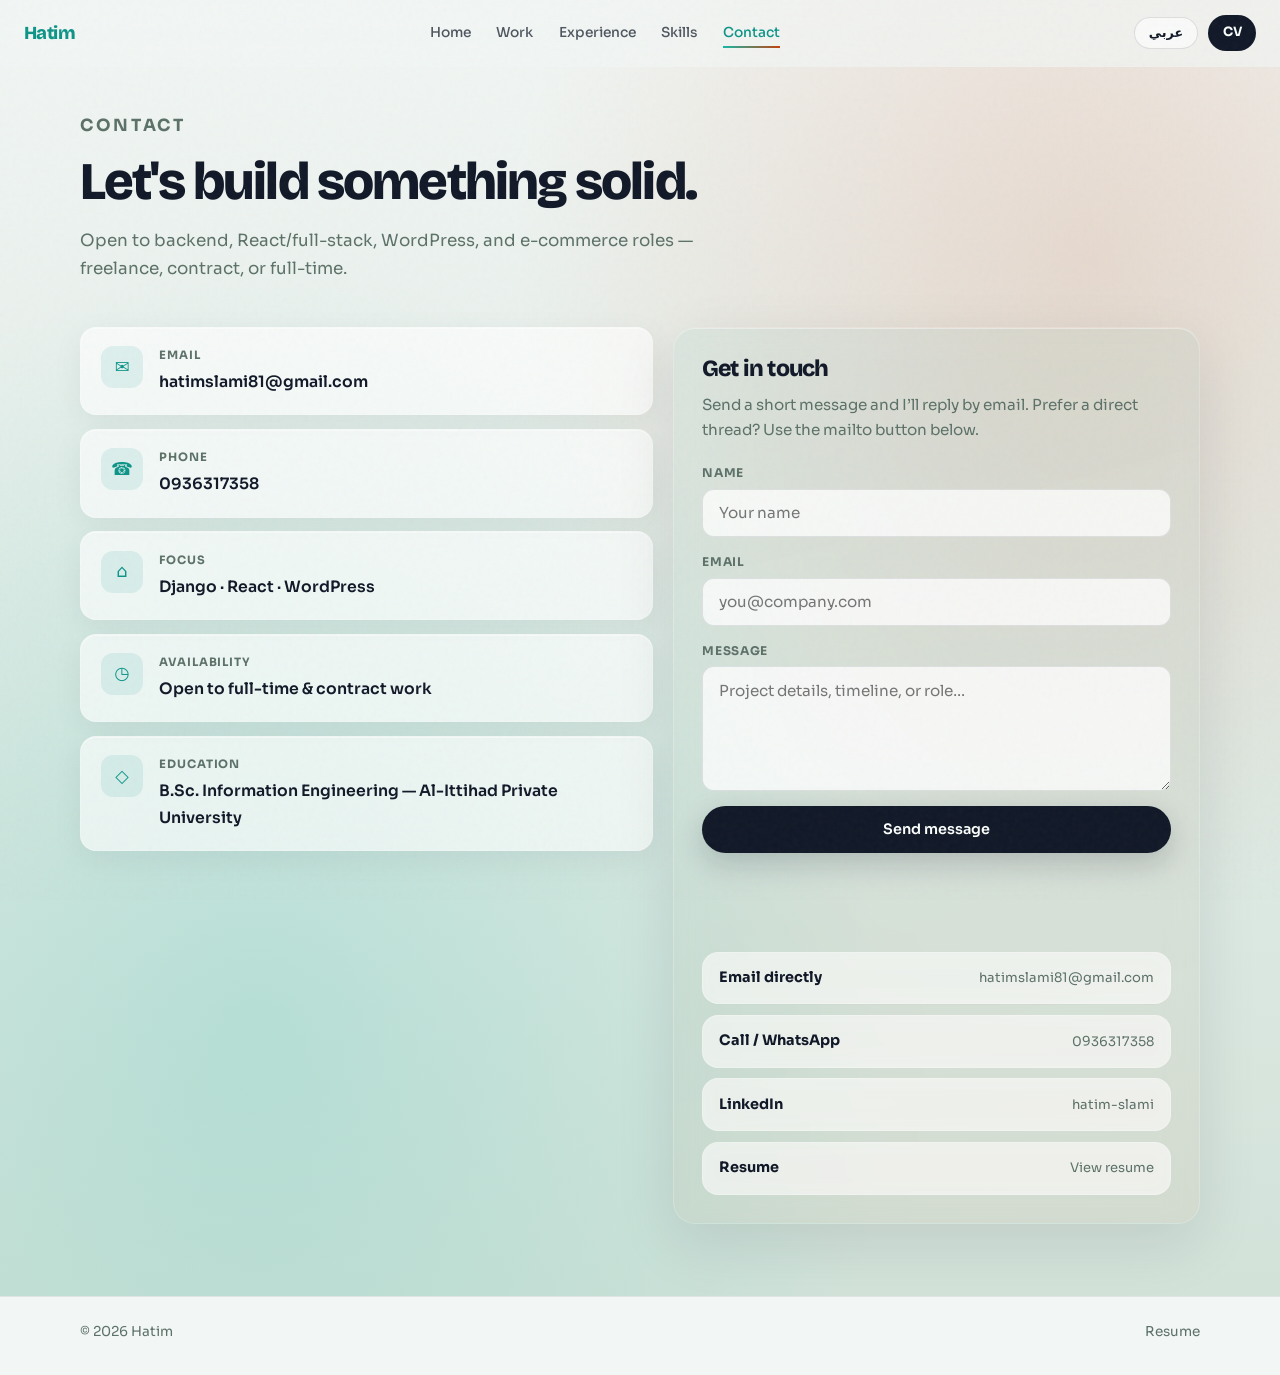
==== contact.html @ 48b0f2b5 "Initial commit: Hatim Slami static developer portfolio. Co-authored-by: Cursor <cursoragent@cursor.c" ====
﻿<!DOCTYPE html>
<html lang="en">
<head>
  <meta charset="UTF-8">
  <meta name="viewport" content="width=device-width, initial-scale=1.0">
  <meta name="description" content="Contact Hatim — Python/Django & Full-Stack developer available for backend, WordPress, and e-commerce work.">
  <title>Contact | Hatim</title>
  <link rel="preconnect" href="https://fonts.googleapis.com">
  <link rel="preconnect" href="https://fonts.gstatic.com" crossorigin>
  <link href="https://fonts.googleapis.com/css2?family=Bricolage+Grotesque:opsz,wght@12..96,500;12..96,700;12..96,800&family=Sora:wght@400;500;600;700&family=IBM+Plex+Sans+Arabic:wght@400;500;600;700&display=swap" rel="stylesheet">
  <link rel="stylesheet" href="css/styles.css">
</head>
<body data-page="contact">
  <div class="cursor-glow" id="cursorGlow" aria-hidden="true"></div>
  <div class="noise" aria-hidden="true"></div>

  <header class="site-header" id="header">
    <a class="logo" href="index.html"><span>Hatim</span></a>
    <nav class="nav" id="nav">
      <a href="index.html" data-nav="home" data-i18n="nav.home">Home</a>
      <a href="work.html" data-nav="work" data-i18n="nav.work">Work</a>
      <a href="experience.html" data-nav="experience" data-i18n="nav.experience">Experience</a>
      <a href="skills.html" data-nav="skills" data-i18n="nav.skills">Skills</a>
      <a href="contact.html" data-nav="contact" data-i18n="nav.contact">Contact</a>
    </nav>
    <div class="header-actions">
      <button class="lang-toggle" type="button" data-i18n-aria="nav.langAria">عربي</button>
      <a class="header-cta" href="resume.html" data-i18n="nav.cv">CV</a>
      <button class="nav-toggle" id="navToggle" data-i18n-aria="nav.menu" aria-label="Menu">
        <span></span><span></span>
      </button>
    </div>
  </header>

  <main class="page-shell contact">
    <div class="contact-bg" aria-hidden="true"></div>
    <div class="container">
      <header class="page-hero">
        <p class="eyebrow reveal-blur" data-i18n="contact.eyebrow">Contact</p>
        <h1 class="split-text" data-split="section" data-i18n="contact.title">Let's build something solid.</h1>
        <p class="reveal-blur" data-i18n="contact.lead">Open to backend, full-stack, WordPress, and e-commerce roles — freelance, contract, or full-time.</p>
      </header>

      <div class="contact-layout">
        <div class="contact-details reveal-blur">
          <div class="contact-detail-card">
            <div class="contact-detail-icon" aria-hidden="true">✉</div>
            <div>
              <small data-i18n="contact.emailLabel">Email</small>
              <a href="mailto:hatimslami81@gmail.com">hatimslami81@gmail.com</a>
            </div>
          </div>
          <div class="contact-detail-card">
            <div class="contact-detail-icon" aria-hidden="true">☎</div>
            <div>
              <small data-i18n="contact.phoneLabel">Phone</small>
              <a href="tel:+963936317358">0936317358</a>
            </div>
          </div>
          <div class="contact-detail-card">
            <div class="contact-detail-icon" aria-hidden="true">⌂</div>
            <div>
              <small data-i18n="contact.focusLabel">Focus</small>
              <strong>Django · React · WordPress</strong>
            </div>
          </div>
          <div class="contact-detail-card">
            <div class="contact-detail-icon" aria-hidden="true">◷</div>
            <div>
              <small data-i18n="contact.availLabel">Availability</small>
              <strong data-i18n="contact.availValue">Open to full-time &amp; contract work</strong>
            </div>
          </div>
          <div class="contact-detail-card">
            <div class="contact-detail-icon" aria-hidden="true">◇</div>
            <div>
              <small data-i18n="contact.eduLabel">Education</small>
              <strong data-i18n="contact.eduValue">B.Sc. Information Engineering — Al-Ittihad Private University</strong>
            </div>
          </div>
        </div>

        <aside class="contact-panel reveal-blur">
          <h2 data-i18n="contact.panelTitle">Get in touch</h2>
          <p data-i18n="contact.panelBody">Send a short message and I’ll reply by email. Prefer a direct thread? Use the mailto button below.</p>

          <form class="contact-form" id="contactForm" novalidate>
            <div class="form-field">
              <label for="name" data-i18n="contact.labelName">Name</label>
              <input id="name" name="name" type="text" autocomplete="name" required data-i18n-placeholder="contact.phName" placeholder="Your name">
            </div>
            <div class="form-field">
              <label for="email" data-i18n="contact.labelEmail">Email</label>
              <input id="email" name="email" type="email" autocomplete="email" required data-i18n-placeholder="contact.phEmail" placeholder="you@company.com">
            </div>
            <div class="form-field">
              <label for="message" data-i18n="contact.labelMessage">Message</label>
              <textarea id="message" name="message" rows="5" required data-i18n-placeholder="contact.phMessage" placeholder="Project details, timeline, or role…"></textarea>
            </div>
            <button class="btn btn-primary magnetic" type="submit" data-i18n="contact.send"><span>Send message</span></button>
            <p class="form-status" id="formStatus" role="status" aria-live="polite"></p>
          </form>

          <div class="contact-links">
            <a class="contact-link-btn" href="mailto:hatimslami81@gmail.com?subject=Hello%20Hatim">
              <strong data-i18n="contact.emailDirect">Email directly</strong>
              <span>hatimslami81@gmail.com</span>
            </a>
            <a class="contact-link-btn" href="tel:+963936317358">
              <strong data-i18n="contact.phoneDirect">Call / WhatsApp</strong>
              <span>0936317358</span>
            </a>
            <a class="contact-link-btn" href="https://www.linkedin.com/in/hatim-slami" target="_blank" rel="noopener" id="social-linkedin">
              <strong>LinkedIn</strong>
              <span>hatim-slami</span>
            </a>
            <a class="contact-link-btn" href="resume.html"><strong data-i18n="contact.resume">Resume</strong><span data-i18n="contact.resumeSub">View resume</span></a>
          </div>
        </aside>
      </div>
    </div>
  </main>

  <footer class="site-footer">
    <div class="container footer-inner">
      <span>© <span id="year"></span> Hatim</span>
      <a href="resume.html" data-i18n="footer.resume">Resume (PDF)</a>
    </div>
  </footer>

  <script src="js/i18n.js"></script>
  <script src="js/main.js"></script>
</body>
</html>
---- css/styles.css ----
:root {
  --ink: #111827;
  --ink-soft: #1f2937;
  --muted: #5c7168;
  --paper: #f2f6f4;
  --paper-2: #e5ede8;
  --teal: #0d9488;
  --teal-bright: #14b8a6;
  --mint: #5eead4;
  --copper: #c2410c;
  --copper-bright: #ea580c;
  --white: #fbfffd;
  --ease: cubic-bezier(0.16, 1, 0.3, 1);
  --ease-spring: cubic-bezier(0.34, 1.45, 0.64, 1);
  --font-display: "Bricolage Grotesque", system-ui, sans-serif;
  --font-body: "Sora", system-ui, sans-serif;
  --spotlight: rgba(13, 148, 136, 0.18);
  --glow-teal: rgba(20, 184, 166, 0.45);
  --glow-copper: rgba(194, 65, 12, 0.4);
  --glass: rgba(255, 255, 255, 0.62);
  --glass-border: rgba(17, 24, 39, 0.08);
  --glass-blur: 14px;
  --radius-lg: 22px;
  --radius-md: 16px;
  --shadow-soft: 0 8px 32px rgba(17, 24, 39, 0.06);
  --shadow-elevated: 0 20px 60px rgba(17, 24, 39, 0.1);
}

*, *::before, *::after { box-sizing: border-box; margin: 0; padding: 0; }

html { scroll-behavior: smooth; }

body {
  font-family: var(--font-body);
  color: var(--ink);
  background: var(--paper);
  line-height: 1.65;
  overflow-x: clip;
  -webkit-font-smoothing: antialiased;
}

body.nav-open { overflow: hidden; }

.noise {
  pointer-events: none;
  position: fixed;
  inset: 0;
  z-index: 60;
  opacity: 0.035;
  background-image: url("data:image/svg+xml,%3Csvg viewBox='0 0 200 200' xmlns='http://www.w3.org/2000/svg'%3E%3Cfilter id='n'%3E%3CfeTurbulence type='fractalNoise' baseFrequency='0.9' numOctaves='4' stitchTiles='stitch'/%3E%3C/filter%3E%3Crect width='100%25' height='100%25' filter='url(%23n)'/%3E%3C/svg%3E");
}

.cursor-glow {
  position: fixed;
  width: 360px;
  height: 360px;
  border-radius: 50%;
  pointer-events: none;
  z-index: 1;
  background: radial-gradient(circle, rgba(20, 184, 166, 0.14), rgba(194, 65, 12, 0.06) 45%, transparent 70%);
  transform: translate(-50%, -50%);
  opacity: 0;
  transition: opacity 0.4s ease;
  mix-blend-mode: multiply;
}

.cursor-glow.on { opacity: 1; }

a { color: inherit; text-decoration: none; cursor: pointer; }
ul, ol { list-style: none; }

.container {
  width: min(1120px, calc(100% - 3rem));
  margin-inline: auto;
}

.container.narrow { width: min(720px, calc(100% - 3rem)); }

/* Header */
.site-header {
  position: fixed;
  inset: 0 0 auto;
  z-index: 50;
  display: flex;
  align-items: center;
  justify-content: space-between;
  gap: 1rem;
  padding: 0.95rem 1.5rem;
  backdrop-filter: blur(var(--glass-blur));
  -webkit-backdrop-filter: blur(var(--glass-blur));
  background: rgba(242, 246, 244, 0.65);
  border-bottom: 1px solid transparent;
  transition: border-color 0.25s ease, background 0.25s ease, padding 0.25s ease, box-shadow 0.25s ease;
}

.site-header.scrolled {
  border-bottom-color: var(--glass-border);
  background: rgba(242, 246, 244, 0.88);
  padding-block: 0.75rem;
  box-shadow: 0 4px 24px rgba(17, 24, 39, 0.06);
}

.logo {
  font-family: var(--font-display);
  font-weight: 800;
  font-size: 1.15rem;
  letter-spacing: -0.03em;
}

.logo span { color: var(--teal); }

.header-actions {
  display: flex;
  align-items: center;
  gap: 0.65rem;
}

.lang-toggle {
  font-family: inherit;
  font-size: 0.8rem;
  font-weight: 700;
  padding: 0.45rem 0.85rem;
  border-radius: 999px;
  border: 1.5px solid rgba(17, 24, 39, 0.12);
  background: rgba(255, 255, 255, 0.55);
  color: var(--ink);
  cursor: pointer;
  backdrop-filter: blur(10px);
  -webkit-backdrop-filter: blur(10px);
  transition: background 0.2s ease, border-color 0.2s ease, color 0.2s ease, transform 0.2s var(--ease);
}

.lang-toggle:hover {
  border-color: var(--teal);
  color: var(--teal);
  transform: translateY(-1px);
}

body.is-ar {
  font-family: "IBM Plex Sans Arabic", var(--font-body);
}

body.is-ar .logo,
body.is-ar .hero-brand,
body.is-ar h1,
body.is-ar h2,
body.is-ar h3,
body.is-ar .section-title,
body.is-ar .page-hero h1,
body.is-ar .work-body h3,
body.is-ar .marquee-track {
  font-family: "IBM Plex Sans Arabic", var(--font-display);
}

html[dir="rtl"] .nav a::after {
  transform-origin: right;
}

html[dir="rtl"] .timeline-item {
  padding: 1.85rem 1.5rem 1.85rem 0;
  transform: translateX(12px);
}

html[dir="rtl"] .timeline-item.visible {
  transform: translateX(0);
}

html[dir="rtl"] .timeline-rail {
  left: auto;
  right: 0;
}

html[dir="rtl"] .timeline-rail::before {
  left: auto;
  right: -5px;
}

html[dir="rtl"] .marquee-track {
  animation-direction: reverse;
}

.nav {
  display: flex;
  gap: 1.6rem;
  font-size: 0.86rem;
  font-weight: 500;
}

.nav a {
  position: relative;
  opacity: 0.72;
  transition: opacity 0.2s ease, color 0.2s ease;
}

.nav a::after {
  content: '';
  position: absolute;
  left: 0;
  bottom: -4px;
  width: 100%;
  height: 2px;
  background: linear-gradient(90deg, var(--teal-bright), var(--copper));
  transform: scaleX(0);
  transform-origin: left;
  transition: transform 0.35s var(--ease);
}

.nav a:hover { opacity: 1; color: var(--teal); }
.nav a:hover::after { transform: scaleX(1); }

.header-cta {
  font-size: 0.8rem;
  font-weight: 700;
  padding: 0.45rem 0.9rem;
  border-radius: 999px;
  background: var(--ink);
  color: var(--white);
  transition: transform 0.25s var(--ease), background 0.2s ease;
}

.header-cta:hover {
  background: var(--teal);
  transform: translateY(-1px);
}

.nav-toggle {
  display: none;
  width: 44px;
  height: 44px;
  border: none;
  background: transparent;
  cursor: pointer;
  flex-direction: column;
  justify-content: center;
  gap: 7px;
}

.nav-toggle span {
  display: block;
  height: 2px;
  width: 22px;
  background: var(--ink);
  transition: transform 0.3s var(--ease);
}

/* Hero */
.hero {
  min-height: 100vh;
  min-height: 100dvh;
  display: grid;
  grid-template-columns: 1.1fr 0.9fr;
  align-items: center;
  gap: 2rem;
  padding: 7.5rem 1.75rem 3.5rem;
  position: relative;
  overflow: hidden;
}

.hero-bg { position: absolute; inset: 0; }

.hero-mesh {
  position: absolute;
  inset: 0;
  background:
    radial-gradient(ellipse 70% 55% at 10% 15%, rgba(20, 184, 166, 0.2), transparent 55%),
    radial-gradient(ellipse 50% 45% at 90% 80%, rgba(194, 65, 12, 0.14), transparent 50%),
    linear-gradient(155deg, #f2f6f4 0%, #e2ebe6 42%, #d0e0d8 100%);
}

/* Soft Aurora / Plasma Wave */
.aurora {
  position: absolute;
  inset: -10% -5%;
  overflow: hidden;
  pointer-events: none;
  isolation: isolate;
}

.aurora-blob {
  position: absolute;
  border-radius: 50%;
  filter: blur(80px);
  mix-blend-mode: multiply;
  will-change: transform, opacity;
}

.aurora-blob-1 {
  width: 55vw;
  height: 55vw;
  max-width: 720px;
  max-height: 720px;
  background: radial-gradient(circle, rgba(20, 184, 166, 0.55) 0%, rgba(13, 148, 136, 0.2) 45%, transparent 70%);
  top: -15%;
  left: -10%;
  animation: aurora-drift-1 18s ease-in-out infinite;
}

.aurora-blob-2 {
  width: 45vw;
  height: 45vw;
  max-width: 580px;
  max-height: 580px;
  background: radial-gradient(circle, rgba(194, 65, 12, 0.4) 0%, rgba(234, 88, 12, 0.15) 40%, transparent 68%);
  top: 20%;
  right: -12%;
  animation: aurora-drift-2 22s ease-in-out infinite;
}

.aurora-blob-3 {
  width: 38vw;
  height: 38vw;
  max-width: 480px;
  max-height: 480px;
  background: radial-gradient(circle, rgba(110, 231, 212, 0.5) 0%, rgba(20, 184, 166, 0.18) 50%, transparent 70%);
  bottom: -5%;
  left: 25%;
  animation: aurora-drift-3 16s ease-in-out infinite;
}

.aurora-blob-4 {
  width: 30vw;
  height: 30vw;
  max-width: 380px;
  max-height: 380px;
  background: radial-gradient(circle, rgba(13, 148, 136, 0.35) 0%, transparent 65%);
  top: 45%;
  left: 50%;
  animation: aurora-drift-4 20s ease-in-out infinite;
}

.aurora-plasma {
  position: absolute;
  inset: 0;
  background:
    radial-gradient(ellipse 40% 30% at 30% 40%, rgba(20, 184, 166, 0.22), transparent 60%),
    radial-gradient(ellipse 35% 40% at 70% 30%, rgba(194, 65, 12, 0.16), transparent 55%),
    radial-gradient(ellipse 50% 35% at 55% 70%, rgba(110, 231, 212, 0.18), transparent 60%);
  filter: blur(40px);
  opacity: 0.85;
  animation: plasma-wave 14s ease-in-out infinite alternate;
  mix-blend-mode: soft-light;
}

@keyframes aurora-drift-1 {
  0%, 100% { transform: translate(0, 0) scale(1) rotate(0deg); opacity: 0.9; }
  33% { transform: translate(8%, 12%) scale(1.12) rotate(8deg); opacity: 1; }
  66% { transform: translate(-4%, 6%) scale(0.95) rotate(-4deg); opacity: 0.75; }
}

@keyframes aurora-drift-2 {
  0%, 100% { transform: translate(0, 0) scale(1) rotate(0deg); }
  40% { transform: translate(-10%, 8%) scale(1.15) rotate(-10deg); }
  70% { transform: translate(6%, -6%) scale(0.9) rotate(6deg); }
}

@keyframes aurora-drift-3 {
  0%, 100% { transform: translate(0, 0) scale(1); opacity: 0.8; }
  50% { transform: translate(12%, -10%) scale(1.2); opacity: 1; }
}

@keyframes aurora-drift-4 {
  0%, 100% { transform: translate(-50%, 0) scale(1) rotate(0deg); }
  50% { transform: translate(-40%, -15%) scale(1.25) rotate(15deg); }
}

@keyframes plasma-wave {
  0% {
    transform: translate(0, 0) scale(1);
    opacity: 0.7;
  }
  50% {
    transform: translate(-3%, 4%) scale(1.08);
    opacity: 0.95;
  }
  100% {
    transform: translate(4%, -2%) scale(1.04);
    opacity: 0.8;
  }
}

.hero-lines {
  position: absolute;
  inset: 0;
  background-image:
    linear-gradient(rgba(17, 24, 39, 0.03) 1px, transparent 1px),
    linear-gradient(90deg, rgba(17, 24, 39, 0.03) 1px, transparent 1px);
  background-size: 64px 64px;
  mask-image: radial-gradient(ellipse 75% 65% at 50% 35%, black, transparent);
  animation: grid-drift 28s linear infinite;
  opacity: 0.7;
}

@keyframes grid-drift {
  from { background-position: 0 0; }
  to { background-position: 64px 64px; }
}

.hero-orb {
  position: absolute;
  border-radius: 50%;
  filter: blur(70px);
  animation: float 12s ease-in-out infinite;
  opacity: 0.55;
}

.hero-orb-1 {
  width: 360px; height: 360px;
  background: rgba(13, 148, 136, 0.28);
  top: 8%; right: 12%;
}

.hero-orb-2 {
  width: 260px; height: 260px;
  background: rgba(194, 65, 12, 0.22);
  bottom: 10%; left: 5%;
  animation-delay: -4s;
}

.hero-orb-3 {
  width: 180px; height: 180px;
  background: rgba(110, 231, 212, 0.26);
  top: 45%; left: 40%;
  animation-delay: -8s;
}

@keyframes float {
  0%, 100% { transform: translate(0, 0) scale(1); }
  50% { transform: translate(20px, -28px) scale(1.08); }
}

.hero-content, .hero-visual { position: relative; z-index: 2; }

.hero-brand {
  font-family: var(--font-display);
  font-size: clamp(3.4rem, 9vw, 6.2rem);
  font-weight: 800;
  line-height: 0.92;
  letter-spacing: -0.045em;
  margin-bottom: 1.35rem;
  display: flex;
  flex-wrap: wrap;
  gap: 0.2em;
}

.hero-brand .word {
  display: inline-block;
  background: linear-gradient(120deg, var(--ink) 25%, var(--teal) 100%);
  -webkit-background-clip: text;
  background-clip: text;
  color: transparent;
}

.hero-brand .word:nth-child(2) {
  background: linear-gradient(120deg, var(--teal) 5%, var(--copper) 95%);
  -webkit-background-clip: text;
  background-clip: text;
}

.hero h1 {
  font-family: var(--font-body);
  font-size: clamp(1.2rem, 2.3vw, 1.55rem);
  font-weight: 600;
  max-width: 18ch;
  line-height: 1.35;
  margin-bottom: 1rem;
}

.hero-lead {
  max-width: 40ch;
  color: var(--muted);
  margin-bottom: 1.75rem;
}

.hero-actions {
  display: flex;
  flex-wrap: wrap;
  gap: 0.75rem;
  margin-bottom: 2.25rem;
}

.hero-stats {
  display: flex;
  gap: 2rem;
  flex-wrap: wrap;
}

.hero-stats div {
  display: flex;
  flex-direction: column;
  gap: 0.15rem;
}

.hero-stats strong {
  font-family: var(--font-display);
  font-size: 2rem;
  font-weight: 800;
  letter-spacing: -0.03em;
  color: var(--teal);
}

.hero-stats span {
  font-size: 0.78rem;
  color: var(--muted);
  font-weight: 500;
}

.btn {
  display: inline-flex;
  align-items: center;
  justify-content: center;
  padding: 0.9rem 1.4rem;
  font-family: inherit;
  font-size: 0.9rem;
  font-weight: 600;
  border-radius: 999px;
  border: 1.5px solid transparent;
  position: relative;
  overflow: hidden;
  transition: transform 0.3s var(--ease-spring), background 0.2s ease, color 0.2s ease, border-color 0.2s ease, box-shadow 0.3s ease;
}

.btn span { position: relative; z-index: 1; }
.btn { cursor: pointer; }

.btn-primary {
  background: var(--ink);
  color: var(--white);
  box-shadow: 0 10px 30px rgba(17, 24, 39, 0.2);
}

.btn-primary:hover {
  background: var(--teal);
  box-shadow: 0 14px 36px rgba(13, 148, 136, 0.3);
}

.btn-ghost {
  background: rgba(255, 255, 255, 0.55);
  border-color: rgba(255, 255, 255, 0.22);
  backdrop-filter: blur(12px);
  -webkit-backdrop-filter: blur(12px);
  box-shadow: 0 2px 8px rgba(17, 24, 39, 0.04), inset 0 1px 0 rgba(255, 255, 255, 0.4);
}

.btn-ghost:hover {
  border-color: var(--teal);
  color: var(--teal);
}

.hero-visual {
  display: grid;
  place-items: center;
  position: relative;
  min-height: 420px;
}

.stack-card {
  position: absolute;
  padding: 0.85rem 1.1rem;
  background: rgba(251, 255, 253, 0.75);
  border: 1px solid rgba(255, 255, 255, 0.25);
  border-radius: var(--radius-md);
  backdrop-filter: blur(16px);
  -webkit-backdrop-filter: blur(16px);
  box-shadow: var(--shadow-elevated), inset 0 1px 0 rgba(255, 255, 255, 0.5);
  z-index: 3;
  animation: card-float 6s ease-in-out infinite;
}

.stack-card .stack-label {
  display: block;
  font-size: 0.7rem;
  text-transform: uppercase;
  letter-spacing: 0.1em;
  color: var(--muted);
  margin-bottom: 0.2rem;
}

.stack-card strong {
  font-size: 0.95rem;
  font-weight: 700;
}

.stack-card-1 {
  top: 8%;
  left: 0;
  animation-delay: 0s;
}

.stack-card-2 {
  bottom: 12%;
  right: 0;
  animation-delay: -2.5s;
}

@keyframes card-float {
  0%, 100% { transform: translateY(0); }
  50% { transform: translateY(-10px); }
}

.code-panel {
  width: min(100%, 420px);
  background: linear-gradient(165deg, #0f1f1c, #0a1412 70%);
  color: #d9ebe1;
  border-radius: 20px;
  overflow: hidden;
  border: 1px solid rgba(255, 255, 255, 0.08);
  box-shadow:
    0 35px 90px rgba(17, 24, 39, 0.28),
    0 0 0 1px rgba(20, 184, 166, 0.08);
  transform: rotate(-2deg);
  transition: transform 0.5s var(--ease), box-shadow 0.5s ease;
}

.hero-visual:hover .code-panel {
  transform: rotate(0deg) scale(1.02);
  box-shadow:
    0 40px 100px rgba(17, 24, 39, 0.32),
    0 0 40px rgba(20, 184, 166, 0.12);
}

.code-top {
  display: flex;
  align-items: center;
  gap: 0.4rem;
  padding: 0.9rem 1rem;
  border-bottom: 1px solid rgba(255, 255, 255, 0.06);
}

.code-top span {
  width: 9px; height: 9px;
  border-radius: 50%;
  background: rgba(255, 255, 255, 0.18);
}

.code-top span:nth-child(1) { background: #e07a5f; }
.code-top span:nth-child(2) { background: #f2cc8f; }
.code-top span:nth-child(3) { background: #81b29a; }

.code-top em {
  margin-left: auto;
  font-style: normal;
  font-size: 0.72rem;
  opacity: 0.45;
}

.code-panel pre {
  padding: 1.25rem 1.35rem 1.5rem;
  font-size: 0.82rem;
  line-height: 1.7;
  overflow: auto;
  font-family: "Cascadia Code", "Fira Code", Consolas, monospace;
}

.code-panel .kw { color: #7dd3c0; }
.code-panel .type { color: #f0c987; }
.code-panel .fn { color: #9ecbff; }

/* Marquee */
.marquee {
  overflow: hidden;
  border-block: 1px solid rgba(17, 24, 39, 0.08);
  background: rgba(13, 148, 136, 0.05);
  padding: 0.95rem 0;
}

.marquee-track {
  display: flex;
  gap: 2.5rem;
  width: max-content;
  animation: marquee 28s linear infinite;
  font-family: var(--font-display);
  font-weight: 700;
  font-size: 1.05rem;
  letter-spacing: -0.02em;
  color: var(--ink-soft);
}

.marquee-track span { white-space: nowrap; opacity: 0.7; }
.marquee-track span::after {
  content: '✦';
  margin-left: 2.5rem;
  color: var(--teal-bright);
  opacity: 0.6;
}

@keyframes marquee {
  from { transform: translateX(0); }
  to { transform: translateX(-50%); }
}

/* Sections */
.section { padding: 6.5rem 0; position: relative; }

.eyebrow {
  font-size: 0.76rem;
  font-weight: 700;
  letter-spacing: 0.16em;
  text-transform: uppercase;
  color: var(--teal);
  margin-bottom: 0.85rem;
}

.section-title,
.about h2,
.contact h2 {
  font-family: var(--font-display);
  font-size: clamp(2.1rem, 4.4vw, 3.3rem);
  line-height: 1.1;
  font-weight: 800;
  letter-spacing: -0.035em;
  margin-bottom: 1.5rem;
}

.about {
  background: linear-gradient(180deg, transparent, rgba(13, 148, 136, 0.05));
}

.about p {
  font-size: 1.08rem;
  color: var(--ink-soft);
}

/* Work — Spotlight + Tilt cards */
.work-list { display: grid; gap: 1.5rem; }

.work-item {
  position: relative;
  border-radius: var(--radius-lg);
  background: var(--glass);
  border: 1px solid var(--glass-border);
  overflow: hidden;
  transform-style: preserve-3d;
  backdrop-filter: blur(var(--glass-blur));
  -webkit-backdrop-filter: blur(var(--glass-blur));
  box-shadow: var(--shadow-soft);
  transition:
    transform 0.35s var(--ease),
    box-shadow 0.35s ease,
    border-color 0.25s ease;
  --spotlight-x: 50%;
  --spotlight-y: 50%;
  --tilt-x: 0deg;
  --tilt-y: 0deg;
}

.spotlight-card .spotlight {
  pointer-events: none;
  position: absolute;
  inset: 0;
  z-index: 1;
  opacity: 0;
  background: radial-gradient(
    420px circle at var(--spotlight-x) var(--spotlight-y),
    var(--spotlight),
    transparent 55%
  );
  transition: opacity 0.35s ease;
}

.spotlight-card:hover .spotlight,
.spotlight-card.is-active .spotlight {
  opacity: 1;
}

.tilt-glow {
  pointer-events: none;
  position: absolute;
  inset: -1px;
  z-index: 0;
  border-radius: inherit;
  opacity: 0;
  background: linear-gradient(
    135deg,
    transparent 20%,
    rgba(20, 184, 166, 0.35) 40%,
    rgba(194, 65, 12, 0.3) 60%,
    transparent 80%
  );
  background-size: 200% 200%;
  background-position: var(--spotlight-x) var(--spotlight-y);
  mask:
    linear-gradient(#fff 0 0) content-box,
    linear-gradient(#fff 0 0);
  mask-composite: exclude;
  -webkit-mask-composite: xor;
  padding: 1.5px;
  transition: opacity 0.4s ease;
}

.tilt-card:hover .tilt-glow,
.tilt-card.is-active .tilt-glow {
  opacity: 1;
}

.work-item:hover,
.work-item.is-active {
  transform: perspective(900px) rotateX(var(--tilt-x)) rotateY(var(--tilt-y)) translateY(-4px);
  box-shadow:
    0 24px 60px rgba(17, 24, 39, 0.12),
    0 0 0 1px rgba(20, 184, 166, 0.12),
    0 0 40px rgba(20, 184, 166, 0.08);
  border-color: rgba(13, 148, 136, 0.22);
}

.work-item > *:not(.spotlight):not(.tilt-glow) {
  position: relative;
  z-index: 2;
}

.work-main-link {
  display: grid;
  grid-template-columns: 70px 1fr 200px;
  gap: 1.25rem;
  align-items: center;
  padding: 1.75rem 1.75rem 1.25rem;
  transition: background 0.25s ease;
}

.work-main-link:hover { background: rgba(13, 148, 136, 0.03); }

.work-index {
  font-family: var(--font-display);
  font-size: 2rem;
  font-weight: 800;
  color: rgba(13, 148, 136, 0.35);
  letter-spacing: -0.04em;
}

.work-tags {
  display: flex;
  gap: 0.45rem;
  margin-bottom: 0.55rem;
}

.work-tags span {
  font-size: 0.72rem;
  font-weight: 700;
  letter-spacing: 0.06em;
  text-transform: uppercase;
  padding: 0.28rem 0.6rem;
  border-radius: 999px;
  background: rgba(13, 148, 136, 0.1);
  color: var(--teal);
}

.work-body h3 {
  font-family: var(--font-display);
  font-size: clamp(1.5rem, 2.8vw, 2rem);
  font-weight: 800;
  letter-spacing: -0.03em;
  margin-bottom: 0.4rem;
}

.work-body p {
  color: var(--muted);
  max-width: 48ch;
}

.work-preview {
  height: 110px;
  border-radius: 16px;
  display: grid;
  place-items: center;
  position: relative;
  overflow: hidden;
  background: linear-gradient(135deg, #0d9488, #115e59);
  color: white;
  font-weight: 700;
  font-size: 0.85rem;
  transition: transform 0.35s var(--ease);
}

.work-main-link:hover .work-preview { transform: scale(1.03); }

.work-preview.alt {
  background: linear-gradient(135deg, #c2410c, #9a3412);
}

.preview-glow {
  position: absolute;
  inset: -40%;
  background: radial-gradient(circle, rgba(255,255,255,0.25), transparent 55%);
  animation: glow-spin 8s linear infinite;
}

@keyframes glow-spin {
  to { transform: rotate(360deg); }
}

.work-preview span { position: relative; z-index: 1; }

.work-actions {
  display: grid;
  grid-template-columns: 1fr 1fr;
  gap: 0.75rem;
  padding: 0 1.25rem 1.25rem;
}

.work-actions-grid {
  grid-template-columns: 1fr 1fr;
}

.work-action {
  display: flex;
  flex-direction: column;
  gap: 0.2rem;
  padding: 0.95rem 1.1rem;
  border-radius: var(--radius-md);
  border: 1.5px solid rgba(255, 255, 255, 0.2);
  background: var(--glass);
  backdrop-filter: blur(10px);
  -webkit-backdrop-filter: blur(10px);
  box-shadow: 0 2px 8px rgba(17, 24, 39, 0.03);
  transition: transform 0.2s var(--ease), border-color 0.2s ease, background 0.2s ease, box-shadow 0.2s ease;
  cursor: pointer;
}

.work-action strong {
  font-size: 0.92rem;
  font-weight: 700;
}

.work-action span {
  font-size: 0.72rem;
  color: var(--muted);
  overflow: hidden;
  text-overflow: ellipsis;
  white-space: nowrap;
}

.work-action.live:hover {
  border-color: var(--teal);
  background: rgba(13, 148, 136, 0.08);
  transform: translateY(-2px);
  color: var(--teal);
}

.work-action.code:hover {
  border-color: var(--ink);
  background: rgba(17, 24, 39, 0.06);
  transform: translateY(-2px);
}

/* Experience */
.experience {
  background:
    linear-gradient(135deg, rgba(13, 148, 136, 0.05), transparent 40%),
    var(--paper-2);
}

.timeline { display: grid; gap: 0; position: relative; }

.timeline-item {
  display: grid;
  grid-template-columns: 180px 1fr;
  gap: 1.5rem;
  padding: 1.85rem 0 1.85rem 1.5rem;
  position: relative;
  opacity: 0;
  transform: translateX(-12px);
  transition: opacity 0.45s var(--ease), transform 0.45s var(--ease);
}

.timeline-item.visible {
  opacity: 1;
  transform: translateX(0);
}

.timeline-rail {
  position: absolute;
  left: 0;
  top: 0;
  bottom: 0;
  width: 2px;
  background: rgba(13, 148, 136, 0.15);
}

.timeline-rail::before {
  content: '';
  position: absolute;
  left: -5px;
  top: 2rem;
  width: 12px;
  height: 12px;
  border-radius: 50%;
  background: var(--paper-2);
  border: 2.5px solid var(--teal);
  box-shadow: 0 0 0 4px rgba(13, 148, 136, 0.12);
  transition: transform 0.35s var(--ease-spring), background 0.3s ease;
}

.timeline-item.visible .timeline-rail::before {
  background: var(--teal-bright);
  transform: scale(1.15);
}

.timeline-when {
  font-size: 0.84rem;
  font-weight: 700;
  color: var(--teal);
}

.timeline-body h3 {
  font-size: 1.15rem;
  font-weight: 700;
  margin-bottom: 0.25rem;
}

.company {
  color: var(--muted);
  font-size: 0.92rem;
  margin-bottom: 0.65rem;
}

.timeline-body > p:last-child {
  color: var(--ink-soft);
  max-width: 58ch;
}

/* Skills */
.skill-cloud {
  display: flex;
  flex-wrap: wrap;
  gap: 0.65rem;
  margin-bottom: 3.5rem;
}

.skill-cloud li {
  padding: 0.6rem 1rem;
  background: var(--glass);
  border: 1px solid rgba(255, 255, 255, 0.2);
  border-radius: 999px;
  font-size: 0.85rem;
  font-weight: 600;
  color: var(--ink-soft);
  backdrop-filter: blur(10px);
  -webkit-backdrop-filter: blur(10px);
  box-shadow: 0 2px 8px rgba(17, 24, 39, 0.04);
  opacity: 0;
  transform: translateY(12px) scale(0.96);
  transition: background 0.2s ease, transform 0.25s var(--ease-spring), opacity 0.35s ease, border-color 0.2s ease, box-shadow 0.2s ease;
}

.skill-cloud li.visible {
  opacity: 1;
  transform: translateY(0) scale(1);
}

.skill-cloud li:hover {
  background: rgba(13, 148, 136, 0.12);
  border-color: var(--teal);
  transform: translateY(-3px) scale(1.03);
  color: var(--teal);
  box-shadow: 0 6px 20px rgba(13, 148, 136, 0.1);
}

.ai-block {
  margin: 0 0 3rem;
  padding: 1.75rem;
  border-radius: var(--radius-lg);
  background: linear-gradient(135deg, rgba(13, 148, 136, 0.06), rgba(194, 65, 12, 0.06));
  border: 1px solid rgba(255, 255, 255, 0.2);
  backdrop-filter: blur(var(--glass-blur));
  -webkit-backdrop-filter: blur(var(--glass-blur));
  box-shadow: var(--shadow-soft), inset 0 1px 0 rgba(255, 255, 255, 0.4);
}

.ai-block h3 {
  font-family: var(--font-display);
  font-size: 1.5rem;
  font-weight: 800;
  letter-spacing: -0.03em;
  margin-bottom: 0.55rem;
}

.ai-block > p {
  color: var(--ink-soft);
  max-width: 62ch;
  margin-bottom: 1.1rem;
}

.ai-tools {
  display: flex;
  flex-wrap: wrap;
  gap: 0.6rem;
}

.ai-tools li {
  padding: 0.55rem 1rem;
  border-radius: 999px;
  background: var(--ink);
  color: var(--white);
  font-size: 0.85rem;
  font-weight: 700;
  transition: transform 0.25s var(--ease), background 0.2s ease;
}

.ai-tools li:hover {
  background: var(--teal);
  transform: translateY(-2px);
}

.edu-certs {
  display: grid;
  grid-template-columns: 1fr 1fr;
  gap: 2.5rem;
  padding-top: 2rem;
  border-top: 1px solid rgba(17, 24, 39, 0.1);
}

.edu-certs h3 {
  font-family: var(--font-display);
  font-size: 1.6rem;
  font-weight: 800;
  letter-spacing: -0.03em;
  margin-bottom: 0.85rem;
}

.edu-certs p,
.edu-certs li {
  color: var(--ink-soft);
  font-size: 0.95rem;
}

.cert-list li {
  border-bottom: none;
  padding: 0;
}

.cert-list a {
  display: flex;
  justify-content: space-between;
  align-items: center;
  gap: 1rem;
  padding: 0.7rem 0.2rem;
  border-bottom: 1px dashed rgba(17, 24, 39, 0.1);
  transition: color 0.2s ease, padding 0.25s var(--ease);
}

.cert-list a span {
  flex-shrink: 0;
  font-size: 0.78rem;
  font-weight: 700;
  color: var(--teal);
  opacity: 0.75;
}

.cert-list a:hover {
  color: var(--teal);
  padding-left: 0.35rem;
}

.cert-list a:hover span { opacity: 1; }

/* Contact */
.page-shell {
  padding: 7rem 0 4.5rem;
  min-height: 70vh;
}

.page-hero {
  max-width: 640px;
  margin-bottom: 2.75rem;
}

.page-hero h1 {
  font-family: var(--font-display);
  font-size: clamp(2.1rem, 4.4vw, 3.3rem);
  line-height: 1.1;
  font-weight: 800;
  letter-spacing: -0.035em;
  margin-bottom: 1rem;
}

.page-hero p {
  color: var(--muted);
  font-size: 1.05rem;
}

.contact-layout {
  display: flex;
  gap: 1.25rem;
  align-items: flex-start;
}

.contact-layout > .contact-details {
  flex: 1.1;
}

.contact-layout > .contact-panel {
  flex: 0.9;
  margin-top: 0;
}

.contact-details {
  display: grid;
  gap: 0.85rem;
}

.contact-detail-card {
  display: flex;
  align-items: flex-start;
  gap: 1rem;
  padding: 1.15rem 1.25rem;
  border-radius: var(--radius-md);
  background: var(--glass);
  border: 1px solid rgba(255, 255, 255, 0.22);
  backdrop-filter: blur(var(--glass-blur));
  -webkit-backdrop-filter: blur(var(--glass-blur));
  box-shadow: var(--shadow-soft), inset 0 1px 0 rgba(255, 255, 255, 0.45);
  transition: border-color 0.2s ease, transform 0.25s var(--ease), box-shadow 0.25s ease;
}

.contact-detail-card:hover {
  border-color: rgba(13, 148, 136, 0.25);
  transform: translateY(-2px);
  box-shadow: var(--shadow-elevated);
}

.contact-detail-icon {
  width: 42px;
  height: 42px;
  border-radius: 12px;
  display: grid;
  place-items: center;
  flex-shrink: 0;
  background: rgba(13, 148, 136, 0.1);
  color: var(--teal);
  font-size: 1.1rem;
}

.contact-detail-card small {
  display: block;
  font-size: 0.72rem;
  font-weight: 700;
  letter-spacing: 0.08em;
  text-transform: uppercase;
  color: var(--muted);
  margin-bottom: 0.25rem;
}

.contact-detail-card a,
.contact-detail-card strong {
  font-size: 0.98rem;
  color: var(--ink);
  font-weight: 600;
}

.contact-detail-card a:hover {
  color: var(--teal);
}

.contact-panel {
  padding: 1.75rem;
  border-radius: var(--radius-lg);
  background: linear-gradient(165deg, rgba(13, 148, 136, 0.06), rgba(194, 65, 12, 0.05));
  border: 1px solid rgba(255, 255, 255, 0.2);
  backdrop-filter: blur(var(--glass-blur));
  -webkit-backdrop-filter: blur(var(--glass-blur));
  box-shadow: var(--shadow-elevated), inset 0 1px 0 rgba(255, 255, 255, 0.4);
}

.contact-panel h2 {
  font-family: var(--font-display);
  font-size: 1.45rem;
  margin-bottom: 0.65rem;
}

.contact-panel p {
  color: var(--muted);
  font-size: 0.95rem;
  margin-bottom: 1.35rem;
}

.contact-panel .btn-primary {
  width: 100%;
  margin-bottom: 1.25rem;
}

.contact-links {
  display: grid;
  gap: 0.65rem;
}

.contact-link-btn {
  display: flex;
  justify-content: space-between;
  align-items: center;
  gap: 1rem;
  padding: 0.85rem 1rem;
  border-radius: var(--radius-md);
  background: var(--glass);
  border: 1px solid rgba(255, 255, 255, 0.2);
  backdrop-filter: blur(10px);
  -webkit-backdrop-filter: blur(10px);
  transition: border-color 0.2s ease, background 0.2s ease, transform 0.2s var(--ease), box-shadow 0.2s ease;
  cursor: pointer;
}

.contact-link-btn:hover {
  border-color: rgba(13, 148, 136, 0.28);
  background: rgba(255, 255, 255, 0.85);
  transform: translateY(-1px);
  box-shadow: 0 6px 20px rgba(17, 24, 39, 0.06);
}

.contact-link-btn strong {
  font-size: 0.9rem;
}

.contact-link-btn span {
  font-size: 0.82rem;
  color: var(--muted);
}

@media (max-width: 820px) {
  .contact-layout {
    flex-direction: column;
  }
}

/* Legacy contact styles kept for compatibility */
.contact {
  position: relative;
  overflow: hidden;
}

.contact-bg {
  position: absolute;
  inset: 0;
  background:
    radial-gradient(ellipse 50% 60% at 20% 80%, rgba(20, 184, 166, 0.18), transparent),
    radial-gradient(ellipse 45% 50% at 85% 20%, rgba(194, 65, 12, 0.14), transparent),
    linear-gradient(180deg, var(--paper), #d2e2d9);
}

.contact .container { position: relative; z-index: 1; }

.contact-lead {
  color: var(--muted);
  margin-bottom: 2rem;
}

.contact-actions {
  display: flex;
  flex-wrap: wrap;
  justify-content: center;
  gap: 0.75rem;
}

.site-footer {
  padding: 1.5rem 0 2rem;
  border-top: 1px solid rgba(17, 24, 39, 0.08);
}

.footer-inner {
  display: flex;
  justify-content: space-between;
  gap: 1rem;
  font-size: 0.85rem;
  color: var(--muted);
}

.footer-inner a:hover { color: var(--teal); }

/* Reveal / SplitText / Animated Content */
.reveal-up,
.reveal-scale,
.reveal-blur {
  opacity: 0;
  transform: translateY(16px);
  transition:
    opacity 0.5s var(--ease),
    transform 0.5s var(--ease),
    filter 0.5s var(--ease);
}

.reveal-blur {
  filter: blur(6px);
  transform: translateY(14px);
}

.reveal-scale {
  transform: translateY(14px) scale(0.97);
}

.reveal-up.is-in,
.reveal-scale.is-in,
.reveal-blur.is-in {
  opacity: 1;
  transform: none;
  filter: blur(0);
}

.reveal-up[data-delay="1"],
.reveal-blur[data-delay="1"] { transition-delay: 0.12s; }
.reveal-up[data-delay="2"],
.reveal-blur[data-delay="2"] { transition-delay: 0.22s; }
.reveal-up[data-delay="3"],
.reveal-blur[data-delay="3"] { transition-delay: 0.32s; }

.split-text .word,
.split-text .split-word {
  display: inline-block;
  opacity: 0;
  filter: blur(8px);
  transform: translateY(0.8em);
  transition:
    opacity 0.5s var(--ease),
    transform 0.5s var(--ease),
    filter 0.5s var(--ease);
  will-change: opacity, transform, filter;
}

.split-text.is-in .word,
.split-text.is-in .split-word {
  opacity: 1;
  filter: blur(0);
  transform: translateY(0);
}

.hero-brand.split-text .word {
  /* keep gradient when visible; initial state set above */
}

.hero-brand.split-text:not(.is-in) .word {
  background: none;
  -webkit-background-clip: unset;
  background-clip: unset;
  color: var(--ink);
  opacity: 0;
}

.hero-brand.split-text.is-in .word:nth-child(1) {
  background: linear-gradient(120deg, var(--ink) 25%, var(--teal) 100%);
  -webkit-background-clip: text;
  background-clip: text;
  color: transparent;
}

.hero-brand.split-text.is-in .word:nth-child(2) {
  background: linear-gradient(120deg, var(--teal) 5%, var(--copper) 95%);
  -webkit-background-clip: text;
  background-clip: text;
  color: transparent;
}

@media (max-width: 900px) {
  .hero {
    grid-template-columns: 1fr;
    padding-top: 6.5rem;
    min-height: auto;
  }

  .hero-visual { min-height: 340px; }
  .code-panel { transform: none; width: 100%; }
  .stack-card-1 { left: 4%; }
  .stack-card-2 { right: 4%; }

  .aurora-blob {
    filter: blur(60px);
  }

  .aurora-blob-1 { width: 70vw; height: 70vw; }
  .aurora-blob-2 { width: 55vw; height: 55vw; }

  .work-main-link { grid-template-columns: 1fr; }
  .work-preview { height: 90px; }
  .work-actions { grid-template-columns: 1fr; }
  .timeline-item { grid-template-columns: 1fr; gap: 0.4rem; padding-left: 1.35rem; }

  html[dir="rtl"] .timeline-item {
    padding-left: 0;
    padding-right: 1.35rem;
  }
  .edu-certs { grid-template-columns: 1fr; }

  .header-cta { display: none; }

  .lang-toggle {
    font-size: 0.75rem;
    padding: 0.4rem 0.7rem;
  }

  .nav {
    position: fixed;
    inset: 64px 1rem auto;
    flex-direction: column;
    background: rgba(251, 255, 253, 0.82);
    backdrop-filter: blur(20px);
    -webkit-backdrop-filter: blur(20px);
    padding: 1.25rem;
    border-radius: var(--radius-md);
    border: 1px solid rgba(255, 255, 255, 0.25);
    box-shadow: var(--shadow-elevated), inset 0 1px 0 rgba(255, 255, 255, 0.5);
    opacity: 0;
    pointer-events: none;
    transform: translateY(-10px);
    transition: opacity 0.2s ease, transform 0.25s var(--ease);
  }

  .nav.open {
    opacity: 1;
    pointer-events: auto;
    transform: translateY(0);
  }

  .nav-toggle { display: flex; }
  .cursor-glow { display: none; }

  /* Soften 3D tilt on touch / small screens */
  .work-item:hover,
  .work-item.is-active {
    transform: translateY(-4px);
  }
}

@media (max-width: 640px) {
  .section { padding: 3.5rem 0; }
  .page-shell { padding: 5rem 0 3rem; }
  .hero { min-height: auto; padding: 5.5rem 1rem 2.5rem; }
  .hero-visual { display: none; }
  .hero-content { padding: 0; }
  h1 { font-size: clamp(1.8rem, 5vw, 2.5rem); }
  .hero-lead { font-size: 0.95rem; }
  .hero-actions { flex-direction: column; gap: 0.5rem; }
  .hero-actions .btn { width: 100%; }
  .hero-stats { gap: 1.25rem; }
  .aurora { overflow: hidden; }
  .aurora-blob { animation: none; }
  .aurora-blob-1 { width: 70vw; height: 70vw; }
  .aurora-blob-2 { width: 60vw; height: 60vw; }
  .aurora-blob-3 { width: 50vw; height: 50vw; }
  .aurora-blob-4 { width: 40vw; height: 40vw; }
  .work-main-link { grid-template-columns: 1fr; }
  .work-index { display: none; }
  .work-preview { height: 70px; }
  .work-actions { grid-template-columns: 1fr; }
  .timeline-item { padding-left: 1rem; }
}

@media (max-width: 480px) {
  .footer-inner { flex-direction: column; text-align: center; gap: 0.5rem; }
  .hero-stats strong { font-size: 1.6rem; }
  .btn { padding: 0.75rem 1.2rem; font-size: 0.85rem; }
}

@media (prefers-reduced-motion: reduce) {
  *, *::before, *::after {
    animation: none !important;
    transition-duration: 0.01ms !important;
  }

  .reveal-up,
  .reveal-scale,
  .reveal-blur,
  .split-text .word,
  .split-text .split-word,
  .skill-cloud li,
  .timeline-item {
    opacity: 1 !important;
    transform: none !important;
    filter: none !important;
  }

  .hero-brand.split-text .word {
    background: linear-gradient(120deg, var(--ink) 25%, var(--teal) 100%);
    -webkit-background-clip: text;
    background-clip: text;
    color: transparent;
  }

  .hero-brand.split-text .word:nth-child(2) {
    background: linear-gradient(120deg, var(--teal) 5%, var(--copper) 95%);
    -webkit-background-clip: text;
    background-clip: text;
  }
}

/* ─── Hatim extensions ─── */

.nav a.active {
  opacity: 1;
  color: var(--teal);
}

.nav a.active::after {
  transform: scaleX(1);
}

.hero-brand.single .word {
  background: linear-gradient(120deg, var(--ink) 15%, var(--teal) 55%, var(--copper) 100%);
  -webkit-background-clip: text;
  background-clip: text;
  color: transparent;
}

.hero-brand.split-text.single:not(.is-in) .word {
  background: none;
  -webkit-background-clip: unset;
  background-clip: unset;
  color: var(--ink);
}

.hero-brand.split-text.single.is-in .word {
  background: linear-gradient(120deg, var(--ink) 15%, var(--teal) 55%, var(--copper) 100%);
  -webkit-background-clip: text;
  background-clip: text;
  color: transparent;
}

.home-preview {
  margin-top: 2.75rem;
}

.home-preview-grid {
  display: grid;
  grid-template-columns: repeat(3, 1fr);
  gap: 1rem;
}

.home-card {
  padding: 1.35rem 1.4rem;
  border-radius: var(--radius-md);
  background: var(--glass);
  border: 1px solid var(--glass-border);
  backdrop-filter: blur(var(--glass-blur));
  -webkit-backdrop-filter: blur(var(--glass-blur));
  box-shadow: var(--shadow-soft);
  display: flex;
  flex-direction: column;
  gap: 0.55rem;
  transition: transform 0.25s var(--ease), border-color 0.2s ease, box-shadow 0.25s ease;
}

.home-card:hover {
  transform: translateY(-3px);
  border-color: rgba(13, 148, 136, 0.25);
  box-shadow: var(--shadow-elevated);
}

.home-card strong {
  font-family: var(--font-display);
  font-size: 1.2rem;
  font-weight: 800;
  letter-spacing: -0.02em;
}

.home-card span {
  color: var(--muted);
  font-size: 0.92rem;
  flex: 1;
}

.home-card a {
  font-size: 0.88rem;
  font-weight: 700;
  color: var(--teal);
}

.home-card a:hover { color: var(--copper); }

.featured-work {
  padding-top: 0;
}

.featured-head {
  display: flex;
  justify-content: space-between;
  align-items: flex-end;
  gap: 1rem;
  margin-bottom: 1.75rem;
  flex-wrap: wrap;
}

.featured-head h2 {
  font-family: var(--font-display);
  font-size: clamp(1.8rem, 3.5vw, 2.6rem);
  font-weight: 800;
  letter-spacing: -0.03em;
  margin: 0;
}

.featured-head a {
  font-weight: 700;
  color: var(--teal);
  font-size: 0.92rem;
}

.featured-head a:hover { color: var(--copper); }

/* Work filters */
.work-filters {
  display: flex;
  flex-wrap: wrap;
  gap: 0.55rem;
  margin-bottom: 1.75rem;
}

.work-filters button {
  font-family: inherit;
  font-size: 0.82rem;
  font-weight: 700;
  padding: 0.55rem 1.05rem;
  border-radius: 999px;
  border: 1.5px solid rgba(17, 24, 39, 0.1);
  background: var(--glass);
  color: var(--ink-soft);
  cursor: pointer;
  backdrop-filter: blur(10px);
  -webkit-backdrop-filter: blur(10px);
  transition: background 0.2s ease, color 0.2s ease, border-color 0.2s ease, transform 0.2s var(--ease);
}

.work-filters button:hover {
  border-color: var(--teal);
  color: var(--teal);
  transform: translateY(-1px);
}

.work-filters button.active {
  background: var(--ink);
  color: var(--white);
  border-color: var(--ink);
}

.work-item.is-filtered-out {
  display: none;
}

.work-actions-grid.cols-3 {
  grid-template-columns: repeat(3, 1fr);
}

.work-actions-grid.cols-1 {
  grid-template-columns: 1fr;
}

.work-action.is-disabled,
.work-action[aria-disabled="true"] {
  opacity: 0.55;
  pointer-events: none;
  cursor: default;
}

.work-preview.django {
  background: linear-gradient(135deg, #0f766e, #115e59);
}

.work-preview.streamlit {
  background: linear-gradient(135deg, #c2410c, #9a3412);
}

.work-preview.events {
  background: linear-gradient(135deg, #0d9488, #c2410c);
}

.work-preview.commerce {
  background: linear-gradient(135deg, #134e4a, #1e3a3a);
}

.work-preview.valley {
  background: linear-gradient(135deg, #0f766e, #0d9488 45%, #115e59);
}

.work-preview.gia {
  background: linear-gradient(135deg, #b45309, #c2410c 50%, #7c2d12);
}

.work-tags .tag-offline,
.work-tags span.tag-offline {
  background: rgba(17, 24, 39, 0.06);
  color: var(--muted);
}

.work-item.is-offline {
  opacity: 0.78;
}

.work-item.is-offline .work-preview {
  background: linear-gradient(135deg, #4b5563, #374151);
  filter: saturate(0.7);
}

.work-item.is-offline .work-preview .preview-glow {
  animation: none;
  opacity: 0.35;
}

.work-action.is-offline,
.work-action.muted {
  opacity: 0.7;
  border-style: dashed;
  cursor: default;
}

.work-action.is-offline:hover,
.work-action.muted:hover {
  transform: none;
  border-color: rgba(17, 24, 39, 0.12);
  background: var(--glass);
  color: inherit;
}

.site-chips {
  display: flex;
  flex-wrap: wrap;
  gap: 0.45rem;
  padding: 0 1.25rem 1.25rem;
}

.site-chip {
  display: inline-flex;
  align-items: center;
  gap: 0.4rem;
  padding: 0.45rem 0.75rem;
  border-radius: 999px;
  font-size: 0.78rem;
  font-weight: 600;
  border: 1px solid rgba(17, 24, 39, 0.1);
  background: rgba(255, 255, 255, 0.55);
  color: var(--ink-soft);
  transition: border-color 0.2s ease, color 0.2s ease, background 0.2s ease;
}

a.site-chip:hover {
  border-color: var(--teal);
  color: var(--teal);
  background: rgba(13, 148, 136, 0.08);
}

.site-chip .dot {
  width: 6px;
  height: 6px;
  border-radius: 50%;
  background: var(--teal-bright);
  flex-shrink: 0;
}

.site-chip.is-offline {
  opacity: 0.55;
  color: var(--muted);
  border-style: dashed;
  cursor: default;
  pointer-events: none;
}

.site-chip.is-offline .dot {
  background: #9ca3af;
}

.site-chip .chip-note {
  font-size: 0.68rem;
  font-weight: 500;
  opacity: 0.75;
}

/* Skills matrix */
.skills-matrix {
  display: grid;
  gap: 1.5rem;
  margin-bottom: 3rem;
}

.skill-group {
  padding: 1.5rem 1.6rem;
  border-radius: var(--radius-lg);
  background: var(--glass);
  border: 1px solid var(--glass-border);
  backdrop-filter: blur(var(--glass-blur));
  -webkit-backdrop-filter: blur(var(--glass-blur));
  box-shadow: var(--shadow-soft);
}

.skill-group h3 {
  font-family: var(--font-display);
  font-size: 1.25rem;
  font-weight: 800;
  letter-spacing: -0.02em;
  margin-bottom: 1rem;
  color: var(--teal);
}

.skill-group .skill-cloud {
  margin-bottom: 0;
}

/* Contact form */
.contact-form {
  display: grid;
  gap: 0.95rem;
  margin-bottom: 1.5rem;
}

.form-field {
  display: grid;
  gap: 0.35rem;
}

.form-field label {
  font-size: 0.75rem;
  font-weight: 700;
  letter-spacing: 0.06em;
  text-transform: uppercase;
  color: var(--muted);
}

.form-field input,
.form-field textarea {
  width: 100%;
  font-family: inherit;
  font-size: 0.95rem;
  padding: 0.85rem 1rem;
  border-radius: 12px;
  border: 1.5px solid rgba(17, 24, 39, 0.1);
  background: rgba(255, 255, 255, 0.75);
  color: var(--ink);
  outline: none;
  transition: border-color 0.2s ease, box-shadow 0.2s ease;
  resize: vertical;
}

.form-field input:focus,
.form-field textarea:focus {
  border-color: var(--teal);
  box-shadow: 0 0 0 3px rgba(13, 148, 136, 0.15);
}

.form-status {
  font-size: 0.88rem;
  color: var(--teal);
  min-height: 1.2em;
}

.form-status.error { color: var(--copper); }

.contact-panel .btn {
  width: 100%;
  border: none;
}

@media (max-width: 900px) {
  .home-preview-grid { grid-template-columns: 1fr; }
  .work-actions-grid.cols-3 { grid-template-columns: 1fr; }
}

@media (prefers-reduced-motion: reduce) {
  .hero-brand.split-text.single .word {
    background: linear-gradient(120deg, var(--ink) 15%, var(--teal) 55%, var(--copper) 100%);
    -webkit-background-clip: text;
    background-clip: text;
    color: transparent;
  }
}
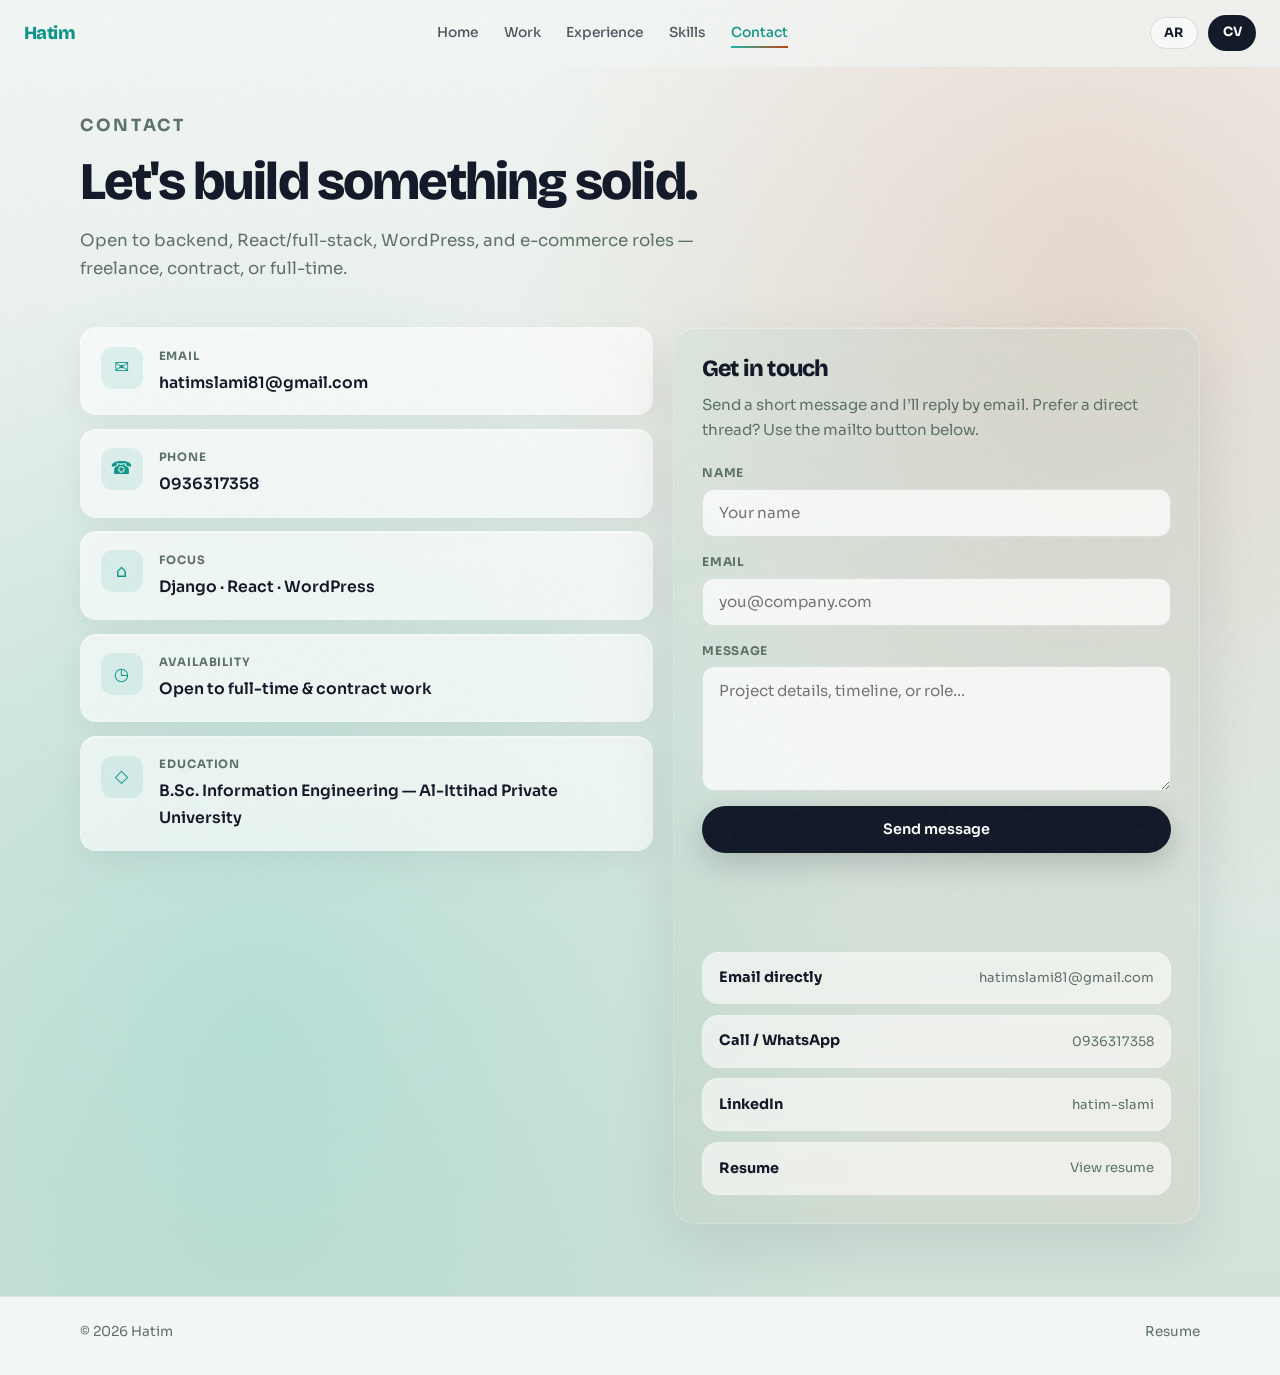
==== commit bf1a0910: "Replace language toggle label with AR/EN and remove resume print button. Co-authored-by: Cursor <cur" ====
--- a/contact.html
+++ b/contact.html
@@ -24,7 +24,7 @@
       <a href="contact.html" data-nav="contact" data-i18n="nav.contact">Contact</a>
     </nav>
     <div class="header-actions">
-      <button class="lang-toggle" type="button" data-i18n-aria="nav.langAria">عربي</button>
+      <button class="lang-toggle" type="button" data-i18n-aria="nav.langAria">AR</button>
       <a class="header-cta" href="resume.html" data-i18n="nav.cv">CV</a>
       <button class="nav-toggle" id="navToggle" data-i18n-aria="nav.menu" aria-label="Menu">
         <span></span><span></span>
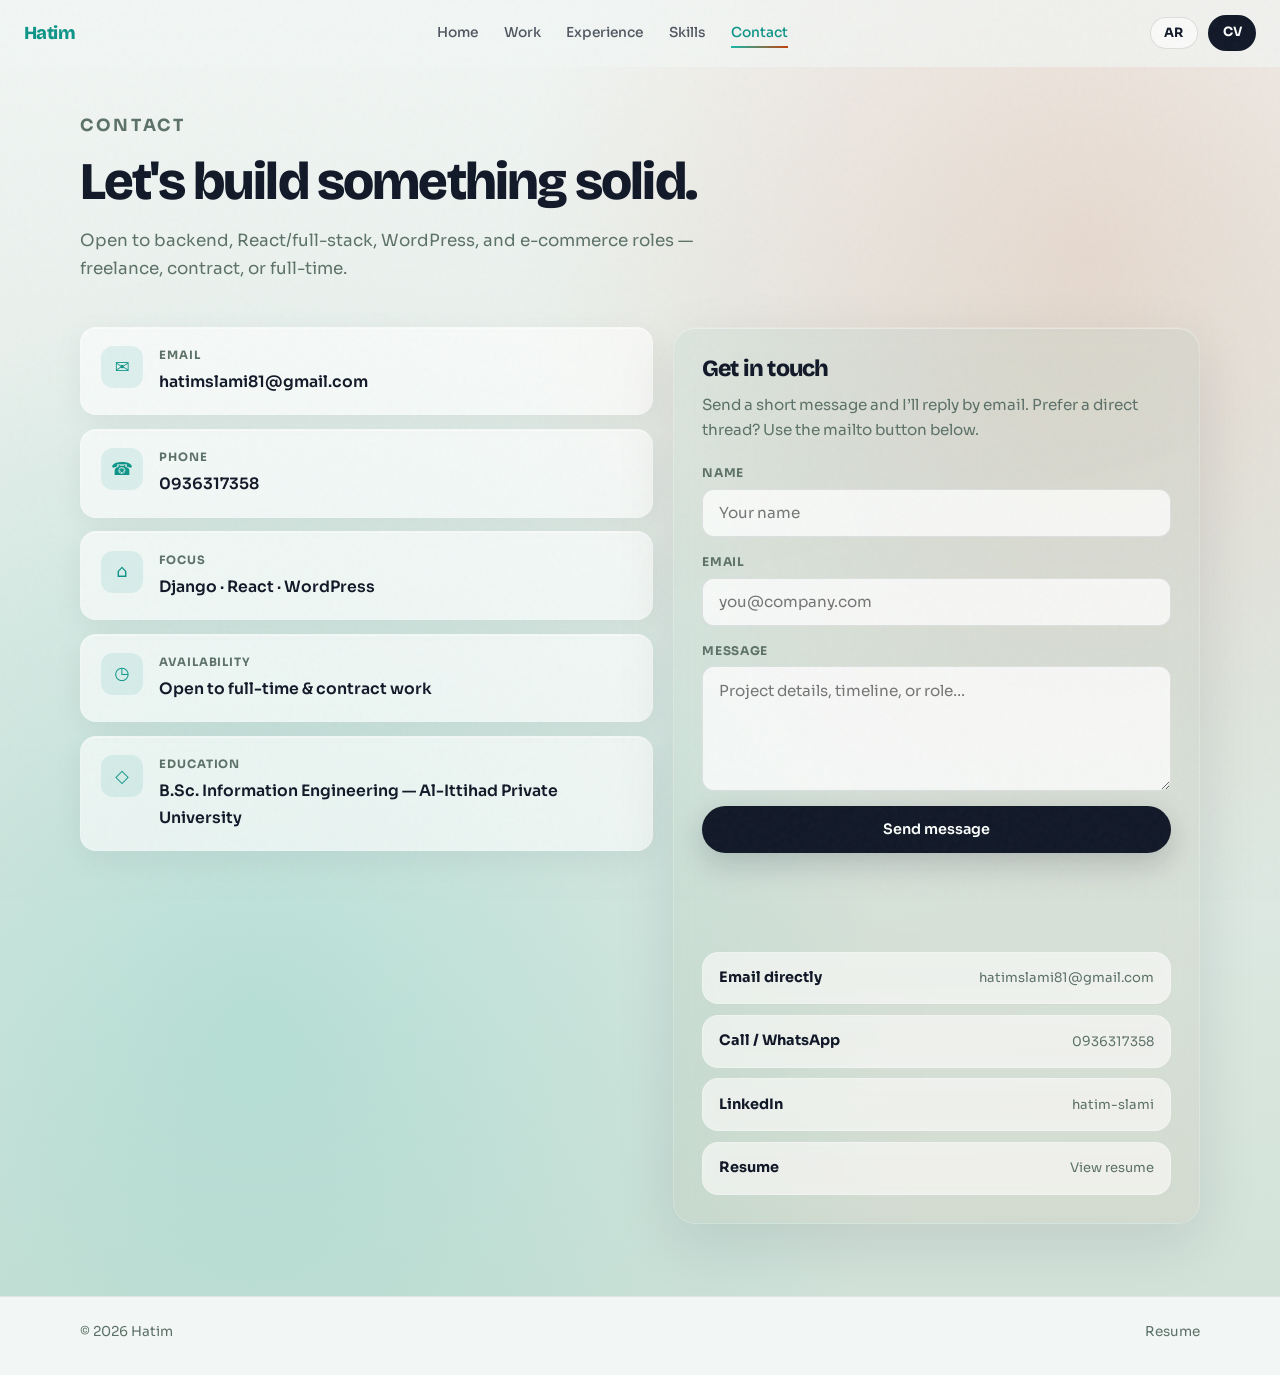
==== commit 40747901: "Force AR/EN header toggle and bust i18n cache. Co-authored-by: Cursor <cursoragent@cursor.com>" ====
--- a/contact.html
+++ b/contact.html
@@ -128,7 +128,7 @@
     </div>
   </footer>
 
-  <script src="js/i18n.js"></script>
-  <script src="js/main.js"></script>
+  <script src="js/i18n.js?v=2"></script>
+  <script src="js/main.js?v=2"></script>
 </body>
 </html>
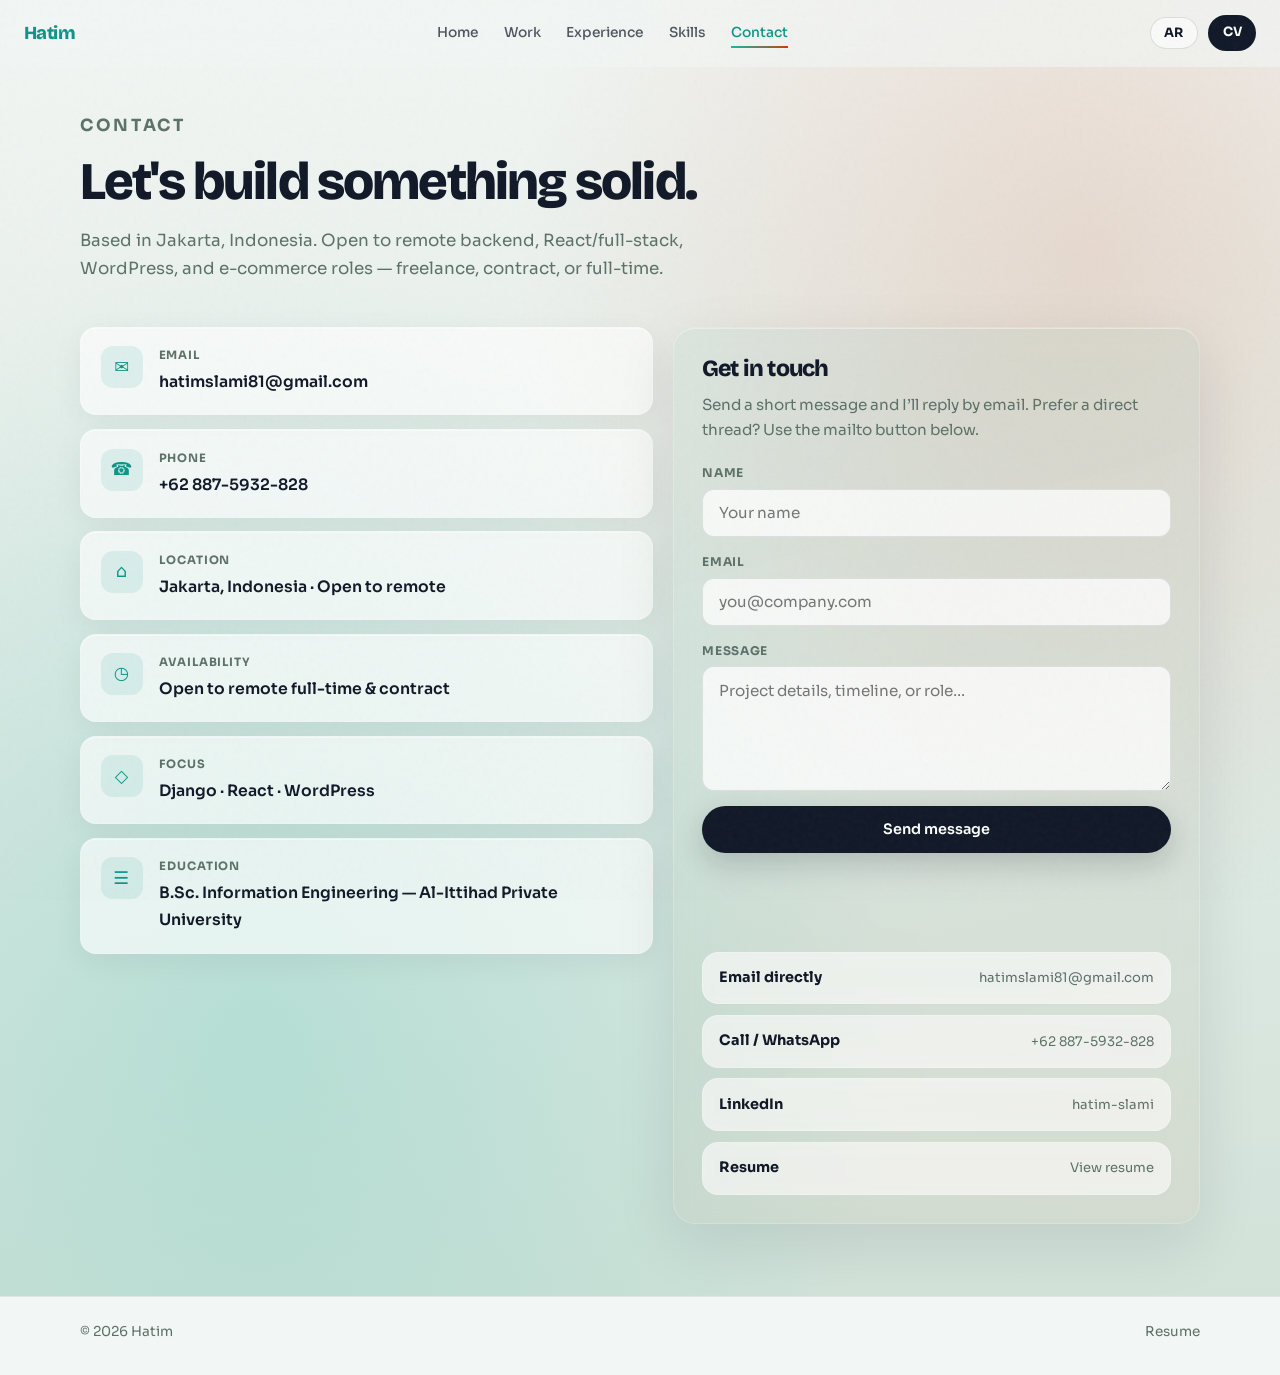
==== commit 15865fe3: "Update contact for Jakarta remote ATS resume and IndoForm contribution. Co-authored-by: Cursor <curs" ====
--- a/contact.html
+++ b/contact.html
@@ -1,4 +1,4 @@
-﻿<!DOCTYPE html>
+<!DOCTYPE html>
 <html lang="en">
 <head>
   <meta charset="UTF-8">
@@ -38,7 +38,7 @@
       <header class="page-hero">
         <p class="eyebrow reveal-blur" data-i18n="contact.eyebrow">Contact</p>
         <h1 class="split-text" data-split="section" data-i18n="contact.title">Let's build something solid.</h1>
-        <p class="reveal-blur" data-i18n="contact.lead">Open to backend, full-stack, WordPress, and e-commerce roles — freelance, contract, or full-time.</p>
+        <p class="reveal-blur" data-i18n="contact.lead">Based in Jakarta, Indonesia. Open to remote backend, full-stack, WordPress, and e-commerce roles — freelance, contract, or full-time.</p>
       </header>
 
       <div class="contact-layout">
@@ -54,25 +54,32 @@
             <div class="contact-detail-icon" aria-hidden="true">☎</div>
             <div>
               <small data-i18n="contact.phoneLabel">Phone</small>
-              <a href="tel:+963936317358">0936317358</a>
+              <a href="tel:+628875932828">+62 887-5932-828</a>
             </div>
           </div>
           <div class="contact-detail-card">
             <div class="contact-detail-icon" aria-hidden="true">⌂</div>
+            <div>
+              <small data-i18n="contact.locationLabel">Location</small>
+              <strong data-i18n="contact.locationValue">Jakarta, Indonesia · Open to remote</strong>
+            </div>
+          </div>
+          <div class="contact-detail-card">
+            <div class="contact-detail-icon" aria-hidden="true">◷</div>
+            <div>
+              <small data-i18n="contact.availLabel">Availability</small>
+              <strong data-i18n="contact.availValue">Open to remote full-time &amp; contract</strong>
+            </div>
+          </div>
+          <div class="contact-detail-card">
+            <div class="contact-detail-icon" aria-hidden="true">◇</div>
             <div>
               <small data-i18n="contact.focusLabel">Focus</small>
               <strong>Django · React · WordPress</strong>
             </div>
           </div>
           <div class="contact-detail-card">
-            <div class="contact-detail-icon" aria-hidden="true">◷</div>
-            <div>
-              <small data-i18n="contact.availLabel">Availability</small>
-              <strong data-i18n="contact.availValue">Open to full-time &amp; contract work</strong>
-            </div>
-          </div>
-          <div class="contact-detail-card">
-            <div class="contact-detail-icon" aria-hidden="true">◇</div>
+              <div class="contact-detail-icon" aria-hidden="true">☰</div>
             <div>
               <small data-i18n="contact.eduLabel">Education</small>
               <strong data-i18n="contact.eduValue">B.Sc. Information Engineering — Al-Ittihad Private University</strong>
@@ -106,9 +113,9 @@
               <strong data-i18n="contact.emailDirect">Email directly</strong>
               <span>hatimslami81@gmail.com</span>
             </a>
-            <a class="contact-link-btn" href="tel:+963936317358">
+            <a class="contact-link-btn" href="tel:+628875932828">
               <strong data-i18n="contact.phoneDirect">Call / WhatsApp</strong>
-              <span>0936317358</span>
+              <span>+62 887-5932-828</span>
             </a>
             <a class="contact-link-btn" href="https://www.linkedin.com/in/hatim-slami" target="_blank" rel="noopener" id="social-linkedin">
               <strong>LinkedIn</strong>
@@ -128,7 +135,7 @@
     </div>
   </footer>
 
-  <script src="js/i18n.js?v=2"></script>
-  <script src="js/main.js?v=2"></script>
+  <script src="js/i18n.js?v=7"></script>
+  <script src="js/main.js?v=7"></script>
 </body>
 </html>
--- a/css/styles.css
+++ b/css/styles.css
@@ -721,7 +721,11 @@
 }
 
 /* Work — Spotlight + Tilt cards */
-.work-list { display: grid; gap: 1.5rem; }
+.work-list {
+  display: grid;
+  gap: 1.5rem;
+  counter-reset: work-index;
+}
 
 .work-item {
   position: relative;
@@ -826,6 +830,11 @@
   letter-spacing: -0.04em;
 }
 
+.work-index::before {
+  content: counter(work-index, decimal-leading-zero);
+  counter-increment: work-index;
+}
+
 .work-tags {
   display: flex;
   gap: 0.45rem;
@@ -1533,7 +1542,7 @@
   .aurora-blob-3 { width: 50vw; height: 50vw; }
   .aurora-blob-4 { width: 40vw; height: 40vw; }
   .work-main-link { grid-template-columns: 1fr; }
-  .work-index { display: none; }
+  .work-index { font-size: 1.35rem; }
   .work-preview { height: 70px; }
   .work-actions { grid-template-columns: 1fr; }
   .timeline-item { padding-left: 1rem; }
@@ -1759,6 +1768,22 @@
   background: linear-gradient(135deg, #134e4a, #1e3a3a);
 }
 
+.work-preview.indoform {
+  background: linear-gradient(135deg, #059669, #0d9488);
+}
+
+.work-preview.gulf {
+  background: linear-gradient(135deg, #78350f, #92400e);
+}
+
+.work-preview.koch {
+  background: linear-gradient(135deg, #1e3a5f, #0f766e);
+}
+
+.work-preview.ademix {
+  background: linear-gradient(135deg, #c2410c, #7c2d12);
+}
+
 .work-preview.valley {
   background: linear-gradient(135deg, #0f766e, #0d9488 45%, #115e59);
 }
